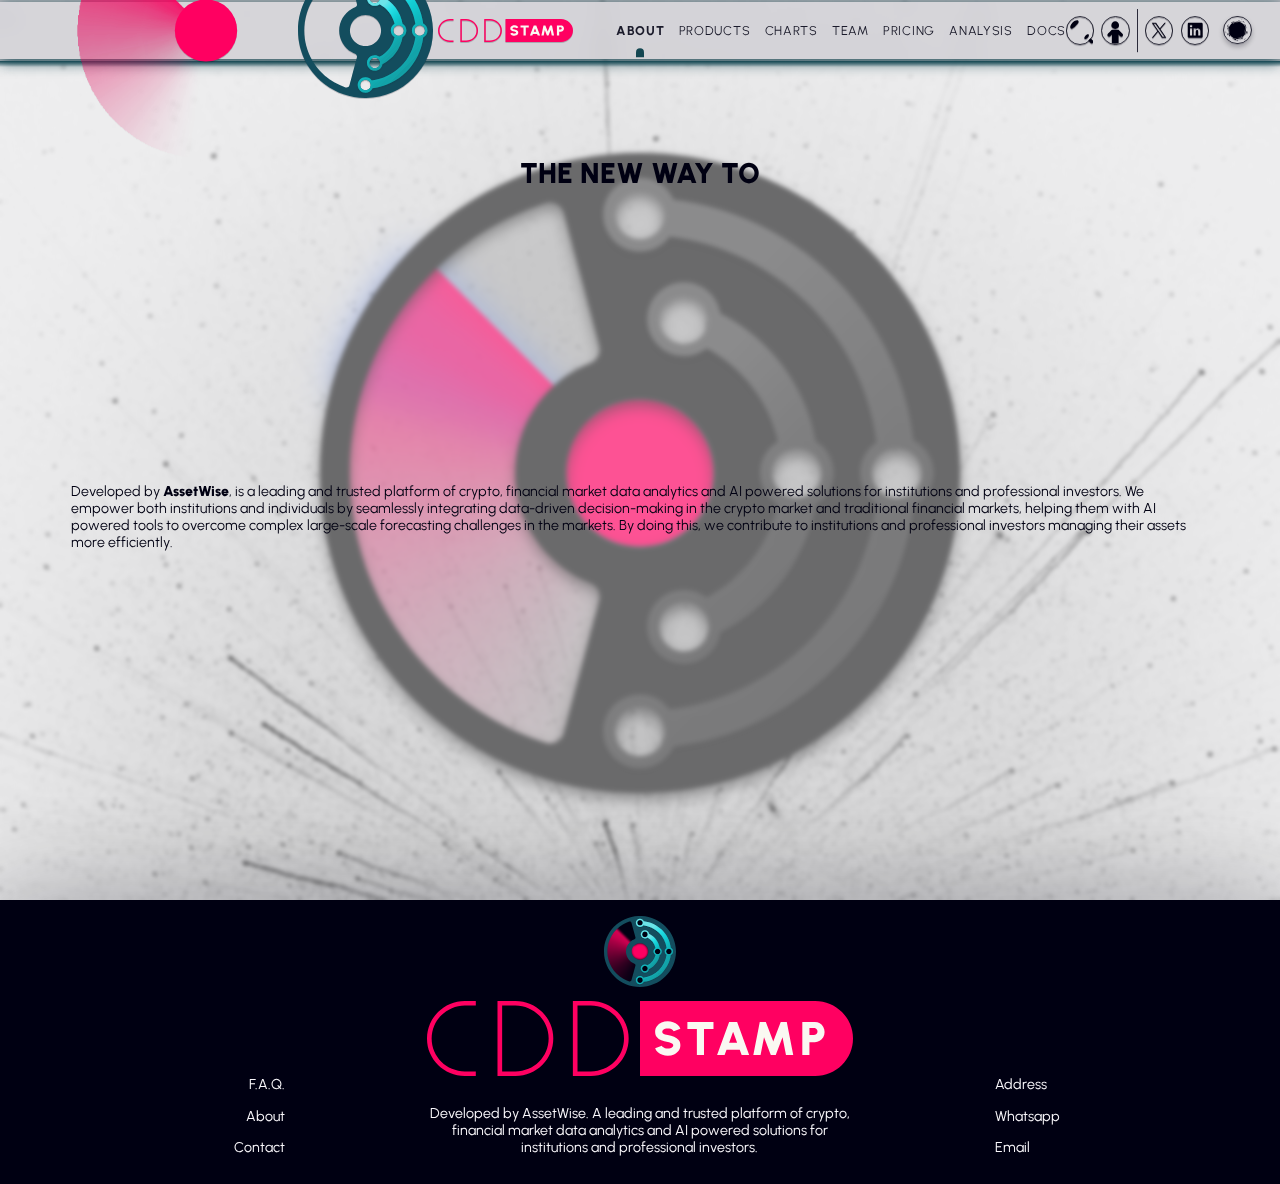
==== about.html @ f19163ab "Works on Home Page, Initialize About Page" ====
<!DOCTYPE html>
<html lang="en">
  <head>
    <meta charset="UTF-8" />
    <meta name="viewport" content="width=device-width, initial-scale=1.0" />
    <title>Document</title>
    <link rel="preconnect" href="https://fonts.googleapis.com" />
    <link rel="preconnect" href="https://fonts.gstatic.com" crossorigin />
    <link
      href="https://fonts.googleapis.com/css2?family=Urbanist:ital,wght@0,100..900;1,100..900&display=swap"
      rel="stylesheet"
    />

    <!-- ali - style links -->
    <link rel="stylesheet" href="./cdd-css/cdd-general.css" />
    <link rel="stylesheet" href="./cdd-css/cdd-mats.css" />
    <link rel="stylesheet" href="./cdd-css/cdd-animations.css" />

    <script defer src="./cdd-js/cdd-style-general.js"></script>
    <script defer src="./cdd-js/cdd-style-mats.js"></script>

    <!-- COMPONENT SCRIPTS  -->
    <script
      defer
      src="./cdd-components/cdd-sprites.js"
      type="text/javascript"
    ></script>
    <script
      defer
      src="./cdd-components/cdd-header.js"
      type="text/javascript"
    ></script>
    <script
      defer
      src="./cdd-components/cdd-footer.js"
      type="text/javascript"
    ></script>
  </head>
  <body class="page page-about">
    <header-component></header-component>

    <!-- MAIN - ABOUT PAGE  -->
    <main class="main main-about">
      <section class="cdd-fixed-full">
        <div class="overlay"></div>
        <img class="slow-scroll img-invertable" src="./cdd-media/webP/casey-horner-RmoWqDCqN2E-unsplash.webp" alt="" />
        <div class="cdd-logo-bigback">
          <img
            class="cdd-logo-radarrotate"
            src="./cdd-media/svg/logo/cdd-logo-radarrotate.svg"
            alt="Logo: CDD Stamp"
          />
          <img
            class="cdd-logo-case"
            src="./cdd-media/svg/logo/cdd-logo-case-onlite.svg"
            alt="Logo: CDD Stamp"
          />
          <img
          class="cdd-logo-backdrop"
          src="./cdd-media/svg/logo/cdd-logo-backdrop.svg"
          alt="Logo: CDD Stamp"
        />
        </div>
        <div class="about-headings">
          <div class="cdd-scrolling-headings">
            <h3 class="fixed-h3">The New Way To</h3>
            <div class="rolling-headings">
              <h3 class="iter-1">On Chain</h3>
              <h3 class="iter-2">AI</h3>
              <h3 class="iter-3">Chain Sight</h3>
            </div>
        </div>
      </section>
      <section class="about-content cdd-container-fw">
        <p>Developed by <a href="https://www.assetwise.ai" target="_blank"><strong>AssetWise</strong></a>, is a leading and trusted platform of crypto, financial market data analytics and AI powered solutions for institutions and professional investors. We empower both institutions and individuals by seamlessly integrating data-driven decision-making in the crypto market and traditional financial markets, helping them with AI powered tools to overcome complex large-scale forecasting challenges in the markets. By doing this, we contribute to institutions and professional investors managing their assets more efficiently.</p>
      </section>



    </main>

    <footer-component></footer-component>
  </body>
</html>
---- cdd-css/cdd-general.css ----
* {
  overscroll-behavior: none;
  /* VAR(S) */
  /* fonts */

  --font-content: "Urbanist", sans-serif;
  --font-button: "Urbanist", sans-serif;
  font-family: "Urbanist", sans-serif;
  font-weight: 400;
  text-decoration: none;
  box-sizing: border-box;
  line-height: normal;

  /* min-width: fit-content; */
  min-height: fit-content;

  font-size: 1.11vw;

  transform-origin: center;

  /* COLOURS - RE-CREATE */

  /* shadows */

  /* COLOURS */

  /* colors light*/

  --background-grey: rgba(244, 244, 244, 1);

  --green: 0, 210, 84;

  --dark: rgba(0, 0, 0, 0.06);
  --darker: rgba(0, 0, 0, 0.11);
  --darkest: rgba(0, 0, 0, 0.88);

  /* bw colors */
  --col-black: 0, 0, 0;
  --col-white: 255, 255, 255;

  /* cdd colours */
  --cdd-col-black: 0, 0, 18;
  --cdd-col-moss: 20, 71, 82;
  --cdd-col-red: 235, 0, 89;
  --cdd-col-cyan: 50, 201, 207;
  --cdd-col-white: 250, 248, 252;

  /* accent colours */
  /* --cdd-col-acc-m: var(--cdd-col-red); */
  --cdd-col-link: var(--cdd-col-ink);
  --cdd-col-link-ho: var(--cdd-col-acc-m);

  /* night mode colours */
  /* defined by related js file (cdd-js > cdd-style-scripts.js) */

  /* day mode colours */
  /* defined by related js file (cdd-js > cdd-style-scripts.js) */

  /* END - COLOURS */

  /* sizings */
  --pad-bar: 0.8rem 5rem 0.5rem 5rem;
  --pad-desktop: 2rem 5rem;

  /* transitions */
  --trans-btn: ease-in 200ms;
  --trans-back: ease-in 800ms;

  /* borders  */
  --border: 0.08rem solid rgba(var(--cdd-col-text), 0.77);
  --border-hov: 0.08rem solid rgba(var(--cdd-col-text), 1);

  --border-acc-m: 0.08rem solid rgba(var(--cdd-col-acc-m), 0.77);
  --border-acc-m-hov: 0.08rem solid rgba(var(--cdd-col-acc-m), 1);
  --panel-back: rgba(var(--shade), 0.33);
  --panel-back-hov: rgba(var(--shade), 0.77);

  /* radiusses */
  --rad-img: 25%;

  /* effects */
  --sha-icon: 0 0.1rem 0.05rem rgba(var(--cdd-col-text), 0.2);
  --sha-button: 0 0.2rem 0.4rem rgba(var(--cdd-col-text), 0.22);
  --sha-container: 0 0rem 6rem 1rem rgba(var(--cdd-col-text), 0.22);

  color: rgba(var(--cdd-col-text), 1);

  /* transitions  */
  --trans-fill: fill 400ms ease;
  --trans-rot: rotate 400ms ease;
}

::marker {
  display: none;
}

/* root mobile  */
@media (orientation: portrait) {
  * {
    font-size: 2vw;
  }
}

/* CDD GENERAL */

body {
  font-family: var(--font-content);
  background: rgba(var(--cdd-col-back), 1);
  color: rgba(var(--color), 1);
  margin: 0rem;
  width: 100%;
  max-width: 100%;
  overflow-x: hidden;
  min-height: 100vh;
  height: 100%;
  display: grid;
  justify-content: unset;
  justify-items: unset;
  align-content: start;
  align-items: unset;
  padding: 0rem;
  object-fit: contain;
  line-height: 1.62rem;

  -webkit-font-smoothing: antialiased;
  -moz-osx-font-smoothing: grayscale;
  text-rendering: optimizeLegibility;

  transition: background-color ease-in-out 500ms, color ease-in-out 500ms;

  position: relative;
}

.main {
  width: 100%;
  height: 100%;
  min-height: 100vh;
  margin: 0;
  padding: 0;

  display: grid;
  align-content: start;
  align-items: start;
}

/* CDD - GENERAL / OVERALL */
img {
  width: 100%;
  height: 100%;
  object-fit: contain;
}

a {
  color: rgba(var(--cdd-col-text), 1);
}

a:hover {
  color: rgba(var(--cdd-col-ink), 1);
}

button {
  border: var(--border-acc-m);
  color: rgba(var(--cdd-col-text), 1);
  white-space: nowrap;
  padding: 1rem 2rem;
  border-radius: 1rem;
  background: rgba(var(--cdd-col-acc-m), 0.44);
  box-shadow: var(--sha-button);
}

button a {
  font-weight: 900;
}

a,
button {
  cursor: pointer;
}

li {
  list-style: none;
}

p,
ul,
li {
  margin: 0;
  padding: 0;
}

strong {
  font-size: inherit;
  font-weight: 900;
}

/* headings */
h1,
h2,
h3,
h4,
h5,
h6 {
  font-weight: 700;
  margin: 0;
  padding: 0;
}

h2 {
  font-size: 2.4rem;
}
h3 {
  font-size: 2rem;
  padding: 1rem 0;
}
/* END - CDD - GENERAL / OVERALL */

/* CDD - HEADER */
header {
  position: fixed;
  height: 4rem;
  width: 100%;
  display: grid;
  grid-template-columns: auto 1fr auto auto;
  align-content: center;
  align-items: center;
  justify-items: unset;
  /* gap: 1rem; */
  margin: 0;
  padding: var(--pad-bar);
  background: rgba(var(--cdd-col-text), 0.22);
  /* backdrop-filter: blur(10px); */

  list-style: none;
  /* box-shadow: 0 0.1rem 0.4rem rgba(var(--cdd-col-back), 1); */
  z-index: 100;
  overflow: visible;
}

header:before {
  content: "";
  position: absolute;
  bottom: -0.4rem;
  width: 100%;
  height: 0.4rem;
  background: linear-gradient(
    180deg,
    rgba(var(--cdd-col-acc-m), 1) 0%,
    rgba(var(--cdd-col-acc-m), 0) 100%
  );
  /* opacity: 0.6; */
}

header:after {
  pointer-events: none;
  z-index: -1;
  content: "";
  position: absolute;
  /* top: -0.5rem; */
  height: 4rem;
  width: 100%;
  background-color: rgba(var(--cdd-col-back), 0.44);
  -webkit-backdrop-filter: blur(10px);
  backdrop-filter: blur(10px);
  box-shadow: 0 0.2rem 1rem rgba(var(--cdd-col-acc-m), 1);
  /* mask-image: -webkit-gradient(
    linear,
    left bottom,
    left top,
    from(rgba(0, 0, 0, 0)),
    to(rgba(0, 0, 0, 1))
  );
  -webkit-mask-image: -webkit-gradient(
    linear,
    left bottom,
    left top,
    from(rgba(0, 0, 0, 0)),
    to(rgba(0, 0, 0, 1))
  ); */
}

.cdd-logo,
.cdd-nav-social,
.cdd-nav-2nd {
  display: grid;
  grid-auto-flow: column;
  align-items: center;
  height: 100%;
  filter: drop-shadow(var(--sha-icon));

  position: relative;
}

.cdd-logo {
  height: 3rem;
}

.radar-rotate,
.logo-day,
.logo-nite {
  display: grid;
  grid-auto-flow: column;
  align-items: center;
  height: 100%;
  margin: 0;
  padding: 0;
  justify-items: start;
  gap: 0.4rem;

  position: relative;
}

.cdd-logo-radarrotate {
  /* position: absolute; */
  /* left: -4.171rem; */
  z-index: -1;
  animation: rotate360 infinite 3600ms linear;
}

.logo-day {
  left: -3rem;
}
.logo-nite {
  opacity: 0;
  position: absolute;
}

.nitetime .logo-day {
  opacity: 0;
}

.nitetime .logo-nite {
  opacity: 1;
}

/* .cdd-logo {
  justify-content: start;
  justify-items: start;
  gap: 0.4rem;
} */

/* .cdd-logo,
.cdd-logotype,
.cdd-social,
.cdd-search {
  width: auto;
  object-fit: contain;
} */

/* - MAIN NAV */
.cdd-nav-main li {
  margin: 0;
  padding: 0;
  font-weight: 600;
}

.cdd-nav-main li a {
  display: grid;
  text-transform: uppercase;
  text-align: center;
  letter-spacing: 0.05rem;
  font-size: 0.9rem;
  height: 100%;
  color: rgba(var(--cdd-col-text), 0.88);
  place-content: center;
  place-items: center;
}
.cdd-nav-main li a:hover {
  color: rgba(var(--cdd-col-ink), 1);
  /* color: red; */
}

.active {
  position: relative;
  font-weight: 800;
}

.active:after {
  display: grid;
  position: fixed;
  content: "";
  height: 0.6rem;
  width: 0.6rem;
  background: rgba(var(--cdd-col-acc-m), 1);
  z-index: 1;
  border-radius: 0.5rem 0.5rem 0 0;
  translate: 0 1.57rem;
}

/* END - MAIN NAV */

.cdd-nav-social,
.cdd-nav-2nd {
  gap: 0.5rem;
  padding: 0 0.5rem;
}

.cdd-nav-2nd {
  padding: 0 0.5rem 0 0;
  border-right: var(--border);
}
.cdd-nav-social {
  padding: 0 0 0 0.5rem;
}

.cdd-nav-2nd {
  border-right: var(-red);
}
.cdd-logotype {
  height: 1.4rem;
}

nav {
  justify-self: center;
  display: flex;
  gap: 1rem;
  text-align: center;
  color: rgba(var(--cdd-col-back), 1);
  align-items: center;
}

/* GRAPH PAGE */

.main-graph {
  position: fixed;
  margin: 4rem 0 0 0;
}

.graph-topbar {
  display: grid;
  justify-content: start;
  align-content: center;
  align-items: center;

  width: 100%;
  height: 4rem;
  /* position: fixed; */
  padding: var(--pad-bar);
  /* background: rgba(var(--cdd-col-text), 1); */
  border-bottom: var(--border-acc-m);
  grid-auto-flow: column;
}

.cdd-coin-info-bar,
.cdd-coin-info-bar ul {
  display: flex;
  height: 100%;
  width: 100%;
  padding: 0;
  margin: 0;
  align-items: center;
}

/* Graphics - Main Graphic  */
.graph-columns {
  display: grid;
  grid-template-columns: 18rem 1fr;
  height: 100%;
  overflow: hidden;
}

.graph-nav,
.graph-body {
  /* grid-row: 2; */
  height: 100%;
}

.graph-nav {
  border-right: var(--border-acc-m);
}

.graph-body {
}

/* Graphic - Chartlists */
.cdd-lists {
  display: grid;
  align-content: start;
  /* justify-content: end; */
  padding: 2rem 1rem 2rem 1rem;
}

.cdd-chartlist-main,
.cdd-chartlist-sublist {
  display: grid;
  gap: 1rem;
}

.cdd-lists-content {
  display: grid;
  align-content: start;
}

.cdd-chartlist-main li > span {
  width: 100%;
  display: grid;
  align-content: center;
  margin: 0;
  padding: 0;
  height: 2rem;
  grid-template-columns: auto 1fr;
  align-items: center;
}

.cdd-chartlist-main li > li span:hover {
  font-weight: 900;
}

.svg-arrow-chart {
  height: 100%;
  width: 100%;
}

.cdd-chartlist-sublist {
  font-weight: 700;
}
.cdd-chartlist-sublist li {
  padding: 0 0 0 4rem;
}

/* Graph Container */
.graph-body {
  width: 100%;
  height: 100%;
  padding: 2rem;
  display: grid;
  align-content: start;
  overflow-y: scroll;
}

.graph-heading {
  width: fit-content;
}

.graph-container {
  display: grid;
  width: 100%;
  height: 100%;
  border: var(--border-acc-m);
  border-radius: 1rem;
  background-color: rgba(var(--cdd-col-acc-m), 0.11);
  min-height: 40vh;
  max-height: 60vh;
}

/* END - GRAPH PAGE */

/* CDD - COMPONENTS */

.sprites {
  right: 2rem;
  position: fixed;
  top: 1.12rem;
  z-index: 101;
}

/* CDD - FOOTER */

.cdd-footer {
  display: grid;
  gap: 10rem;
  align-content: center;
  align-items: end;
  grid-template-columns: 1fr 30rem 1fr;
  background: rgba(var(--cdd-col-black), 1);
  height: 20rem;
  padding: var(--pad-desktop);
  box-shadow: var(--sha-container);
  overflow: hidden;
}

.footer-menu {
  justify-self: end;
  text-align: right;
}

.footer-menu ul,
.footer-contact ul {
  gap: 1rem;
  display: grid;
}

.cdd-footer * {
  color: rgba(var(--cdd-col-white), 1);
}

/* footer logo  */
.cdd-footer-logo {
  display: grid;
  gap: 1rem;
  justify-items: center;
}

.footer-logo {
  justify-content: center;
  justify-items: center;
  display: grid;
  z-index: 1;
  grid-template-rows: 1fr 0px;
}
.cdd-imprint {
  display: grid;
}

.footer-logo img {
  width: 5rem;
  height: auto;
}

.footer-logo .cdd-logo-case {
  translate: 0 -100%;
}

.footer-logo .cdd-logo-radarrotate {
  animation: rotate360 infinite 16000ms linear;
  z-index: 0;
  filter: blur(1px);
}
.footer-logotype {
  display: grid;
  gap: 2rem;
  text-align: center;
}

/* PAGES - HOME  */
.cdd-hero {
  width: 100%;
  height: 48rem;
  top: 0rem;
  position: relative;
}

.cdd-hero img {
  object-fit: cover;
  opacity: 0.66;
  filter: grayscale(0.9);
  z-index: -1;
}

.hero-content {
  width: 40rem;
  display: grid;
  gap: 0.5rem;
  position: relative;
  bottom: 60%;
  left: 5rem;
  filter: drop-shadow(0 0 3rem rgba(var(--cdd-col-back), 0.44));
}
.cdd-hero button {
  position: absolute;
  top: 24rem;
  right: 24rem;
}

/* Home - Data Solutions  */
.cdd-datasolutions {
  display: grid;
  gap: 2rem;
  grid-template-columns: 1fr 38rem;
  padding: 0;
}
.cdd-datasolutions img {
  width: 100%;
  height: 100%;
  object-fit: cover;
  justify-self: end;
  right: 0;
}

.cdd-datasolutions .section-content {
  display: grid;
  gap: 0.5rem;
  position: relative;
  filter: drop-shadow(0 0 3rem rgba(var(--cdd-col-back), 0.44));
  align-items: center;
  align-content: center;
  text-align: right;
  height: 32rem;
  padding: 2rem 2rem 2rem 5rem;
}

/* PAGES - ABOUT */
.about-headings {
  position: relative;
  top: 8rem;
}
---- cdd-css/cdd-mats.css ----
/* CDD - STYLES OF SITE MATERIALS  */

/* COIN DROPDOWN & INFO BAR */
.cdd-dropdown,
.cdd-coin-info-bar {
  position: relative; /* Needed for positioning the options list */
  display: flex;
  align-content: center;
  width: 100%;
  height: 2.6rem;
  z-index: 1;
  position: relative;
}

.cdd-dropdown-button {
  display: flex;
  gap: 1rem;
  justify-content: start;
  align-content: center;
  align-items: center;
  height: 100%;
  min-height: 100%;
  overflow: hidden;
  width: 18rem;
  min-width: fit-content;
  padding: 0.5rem 1rem;

  cursor: pointer;
  text-align: left;
  z-index: 1;
  position: relative;
  background: rgba(var(--cdd-col-back), 1);
}

.cdd-dropdown-button:hover {
  border: var(--border-acc-m-hov);
}

.cdd-dropdown-button,
.cdd-coin-info-bar {
  border: var(--border-acc-m);
  border-radius: 1.3rem;
  color: rgba(var(--cdd-col-text), 1);
  padding: 0.5rem 1rem;
}

.cdd-coin-info-bar {
  background-color: rgba(var(--cdd-col-acc-m), 0.22);
  padding: 0.5rem 1rem 0.5rem 18rem;
  translate: -18rem 0;
  z-index: -1;
  width: calc(100% + 19rem);
}

.cdd-coin-info-bar ul {
  gap: 1rem;
}

.cdd-coin-info-bar ul li {
  display: grid;
  gap: 0.2rem;
  border-left: var(--border-acc-m-hov);
  padding: 0 2rem 0 0.5rem;
}

.cdd-coin-info-bar p {
}

.bar-heading {
  font-weight: 800;
  font-size: 0.6rem;
}

.bar-value {
  font-size: 0.8rem;
}

/* Style the dropdown options list (initially hidden) */
.cdd-dropdown-options {
  width: 100%;
  position: absolute;
  top: calc(-100% + 2.6rem);
  z-index: -1;
  left: 0;
  border: var(--border-acc-m);
  border-radius: 1.3rem;
  box-shadow: inset 0 0rem 1rem rgba(var(--cdd-col-back), 1);
  padding: 3.2rem 1rem 0.5rem 1rem;

  overflow-x: hidden;
  overflow-y: scroll;
  height: 20.8rem; /* 2.6 * 4 */
  background: rgba(var(--cdd-col-back), 1);

  /* display: none; */
  visibility: hidden;
  opacity: 0;

  transition: opacity 800ms ease;

  display: grid;
  gap: 0.5rem;
}

/* Style the dropdown options (anchor tags) */
.cdd-dropdown-options a {
  display: flex;
  align-items: center;
  gap: 1rem;
  border-bottom: 0.02rem solid rgba(var(--cdd-col-acc-m), 0.44);
  padding: 0.4rem 0;
  z-index: -1;
}

/* TAB BUTTONS */

.cdd-tabbed-bar {
  display: grid;
  height: 3rem;
  width: 100%;
  grid-template-columns: 1fr 3rem;
  justify-content: stretch;
}

.cdd-tab-button {
  height: 100%;
  border-radius: unset;
  background: transparent;
  display: grid;
  place-content: center;
  padding: 0;
  box-shadow: unset;
}

.show-block {
  visibility: visible;
  opacity: 1;
}

.tab-content {
  height: 100%;
  display: grid;
  justify-content: center;
  width: 100%;
  gap: 1rem;
  padding: 4rem;
}

/* ICONS - GENERAL */

.cdd-icon {
  display: grid;
  width: fit-content;
  filter: drop-shadow(var(--sha-icon));
  background: transparent;

  position: relative;

  border-radius: 100%;
  border: var(--border);

  height: 2rem;
  width: 2rem;
  margin: 0;
  padding: 0;
  place-self: center;
  place-content: center;
  place-items: center;
  overflow: visible;
  scale: 1;
  transition: scale 300ms ease;
}

/* icon effect */
.cdd-icon:hover:after {
  position: absolute;
  translate: 0%;
  content: "";
  background: url(../cdd-media/svg/iconeffect-radar-rotate.svg);
  height: 100%;
  width: 100%;
  z-index: -1;

  animation: rotate360 infinite 1200ms linear;
}

.no-border:hover:after,
.no-border {
  border: none;
  background: none;
}

.cdd-icon:hover {
  scale: 1.1;
  transition: scale 300ms ease;
}

/* ICONS  - SVG STYLINGS */

svg {
  height: 100%;
  width: 100%;
  fill: transparent;
}

#cdd-icon-user {
  height: 100%;
  width: 100%;
}

.svg-path-solid {
  fill: rgba(var(--cdd-col-text), 1);
  height: 100%;
  width: 100%;
}

#svg-arrow {
  cursor: pointer;
}

.svg-arrow {
  fill: rgba(var(--cdd-col-acc-m), 0.88);
  rotate: 180deg;
  transition: var(--trans-fill);
}

#svg-arrow:hover .svg-arrow {
  fill: rgba(var(--cdd-col-acc-m), 1);
}

.svg-hidden-circle {
  fill: transparent;
}

/* list arrow */
.svg-arrow-list {
  rotate: 0deg;
  transition: var(--trans-rot);
}
#svg-arrow:active .svg-arrow-list {
  rotate: 90deg;
}

/* IMAGE INVERTATIONS  */
.lite-image {
  filter: invert(1);
}

/* SEPARATORS */
.cdd-sep-full {
  width: 100vw;
  height: 3rem;
  background: rgba(var(--cdd-col-acc-m), 1);
}

/* ROLLING HEADINGS  */
/* h3 used  */
.cdd-scrolling-headings {
  display: grid;
  justify-content: center;
  justify-items: center;
  align-content: start;
  overflow: hidden;
  height: 32rem;
  padding: 2rem 10rem;
  gap: 1rem;
}

.cdd-scrolling-headings h3 {
  text-transform: uppercase;
  font-weight: 100;
  text-align: center;
  width: 100%;
}

.cdd-scrolling-headings .fixed-h3 {
  font-weight: 900;
}

.rolling-headings {
  height: 8rem;
  width: 100%;
  display: grid;
  /* background: rgba(200, 0, 0, 0.2); */
  justify-content: center;
  justify-items: center;
  align-items: end;
  translate: 0 -3.3rem;
  z-index: -1;
  overflow: hidden;
}

.rolling-headings h3 {
  margin: 0;
  padding: 0;
  line-height: normal;
  opacity: 0;
  font-size: 6rem;
  position: absolute;
}

.iter-1 {
  animation: 18s heading-effect 0s linear infinite;
}
.iter-2 {
  animation: 18s heading-effect 6s linear infinite;
}
.iter-3 {
  animation: 18s heading-effect 12s linear infinite;
}

/* CDD - SITE IMAGES */
/* roadmap image - capsule shaped*/
.cdd-img-road {
  width: 24rem;
  height: 12rem;
  object-fit: cover;
  border: 0.1rem solid rgba(var(--cdd-col-acc-m), 1);
  border-radius: 6rem;
}

.img-capsule-left {
  border-radius: 0 6rem 6rem 0;
  border-width: 0.1rem 0.1rem 0.1rem 0;
}

.img-capsule-right {
  border-radius: 6rem 0 0 6rem;
  border-width: 0.1rem 0rem 0.1rem 0.1rem;
}

/* roadmap - general */
.milestone ul li {
  list-style: disc;
  padding: initial;
}

/* CONTAINERS  */
/* Container - Full Width */
.cdd-container-fw {
  width: 100%;
  height: fit-content;
  padding: var(--pad-desktop);
}

/* full with & height fixed  */
.cdd-fixed-full {
  width: 100%;
  height: 100%;
  margin: 0;
  padding: 0;
  position: relative;
  z-index: -1;
}

.cdd-fixed-full .slow-scroll {
  /* filter: brightness(0.5) contrast(1.2); */
  width: 100%;
  height: 100%;
  object-fit: cover;
  z-index: -3;
  position: fixed;
}

.cdd-logo-bigback {
  z-index: -2;
  display: inline-flex;
  position: fixed;
  left: 25vw;
  width: 50vw;
  translate: 0 17vh;
}

.cdd-logo-bigback .cdd-logo-case {
  translate: -100%;
  filter: saturate(0) drop-shadow(0 0.5rem 0.5rem rgba(var(--col-black), 0.55))
    brightness(0.4) contrast(0.9) blur(1px);
}

.cdd-logo-backdrop {
  translate: -200%;
  opacity: 1;
  backdrop-filter: brightness(2.5) contrast(7.5) saturate(0);
  z-index: -2;
  filter: blur(39px) saturate(0);
  border-radius: 50%;
  overflow: visible;
  filter: opacity(0.6) saturate(8) blur(19px) brightness(0.6) hue-rotate(415deg);
}

.cdd-logo-bigback .cdd-logo-radarrotate,
.cdd-logo-backdrop {
  animation: rotate360 infinite 32s linear;
}

.overlay {
  height: 100vh;
  width: 100vw;
  background: rgba(var(--cdd-col-back), 0.33);
  position: fixed;
  z-index: -1;
  backdrop-filter: blur(2px);
}
---- cdd-css/cdd-animations.css ----
/* KEYFRAMES  */

@keyframes rotate360 {
  0% {
    rotate: 0deg;
  }

  100% {
    rotate: 360deg;
  }
}

@keyframes heading-effect {
  0% {
    opacity: 0;
    color: rgba(var(--cdd-col-acc-m), 0);
  }

  10% {
    opacity: 1;
    color: rgba(var(--cdd-col-acc-m), 1);
  }

  20% {
    opacity: 1;
    color: rgba(var(--cdd-col-acc-m), 1);
    translate: 0 0%;
  }

  28% {
    translate: 0 -100%;
  }
  30% {
    opacity: 0;
    color: rgba(var(--cdd-col-acc-m), 0);
  }

  100% {
    opacity: 0;
    color: rgba(var(--cdd-col-acc-m), 0);
  }
}

@keyframes fading-gradient {
}
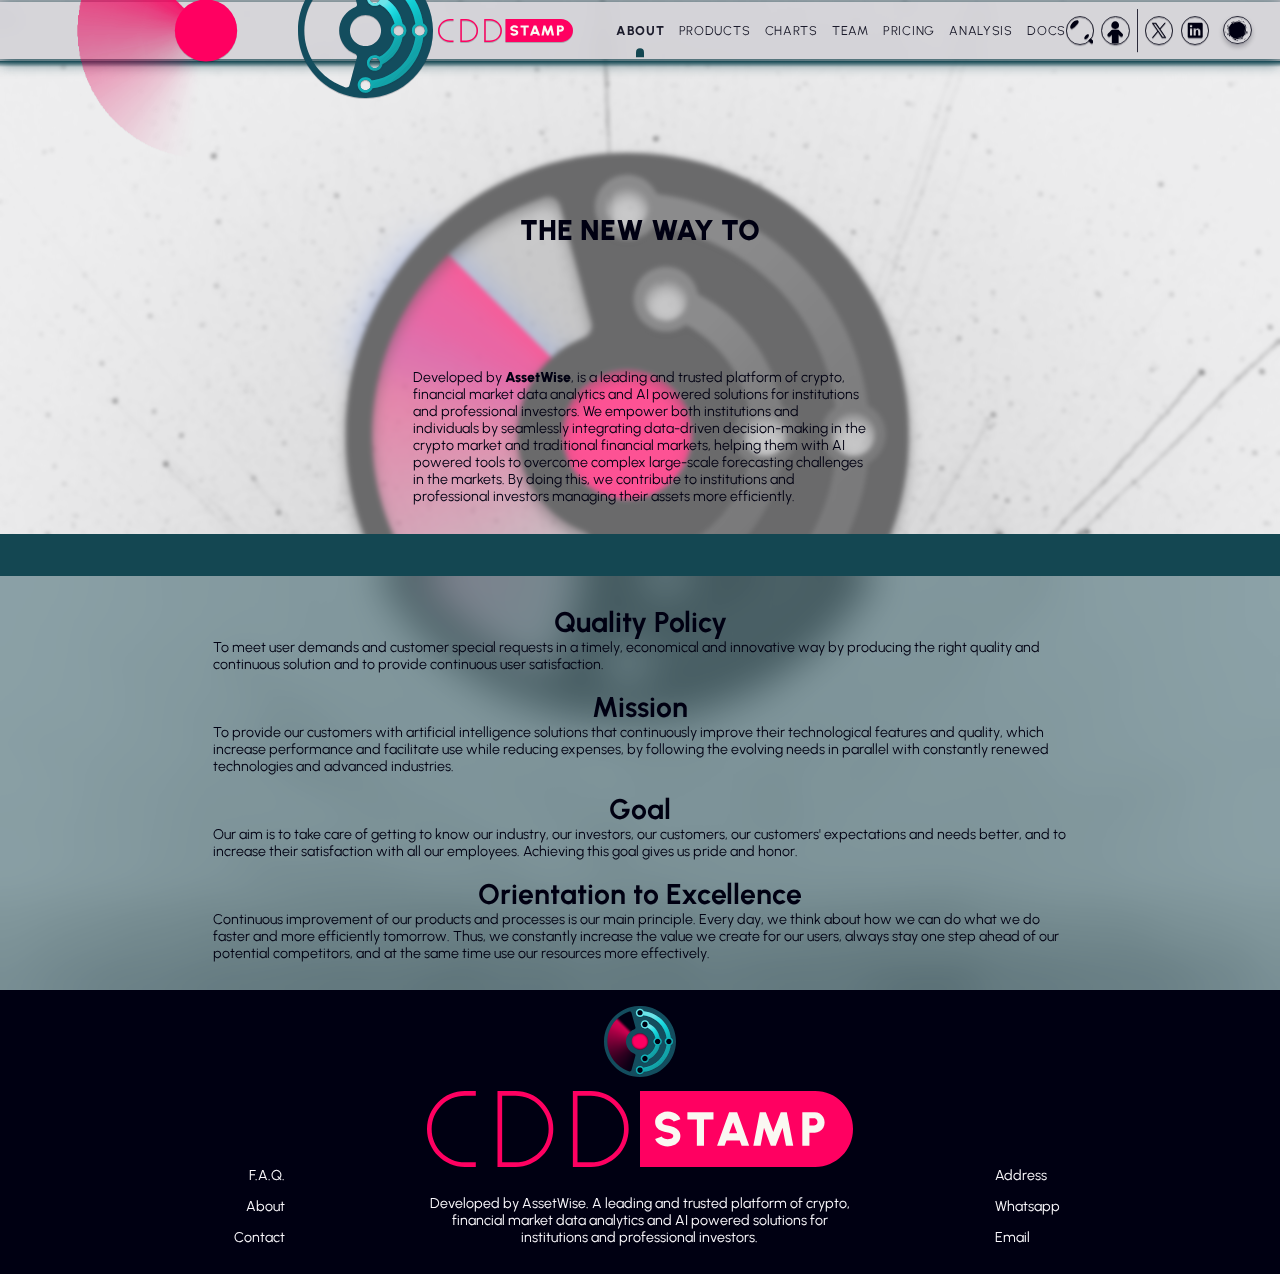
==== commit 334889b4: "Some Content Added to About Page" ====
--- a/about.html
+++ b/about.html
@@ -74,6 +74,22 @@
       <section class="about-content cdd-container-fw">
         <p>Developed by <a href="https://www.assetwise.ai" target="_blank"><strong>AssetWise</strong></a>, is a leading and trusted platform of crypto, financial market data analytics and AI powered solutions for institutions and professional investors. We empower both institutions and individuals by seamlessly integrating data-driven decision-making in the crypto market and traditional financial markets, helping them with AI powered tools to overcome complex large-scale forecasting challenges in the markets. By doing this, we contribute to institutions and professional investors managing their assets more efficiently.</p>
       </section>
+      
+      <div class="cdd-sep-full"></div>
+
+      <section class="about-details cdd-container-fw">
+        <h3>Quality Policy</h3>
+        <p>To meet user demands and customer special requests in a timely, economical and innovative way by producing the right quality and continuous solution and to provide continuous user satisfaction.</p>
+        <br>
+        <h3>Mission</h3>
+        <p>To provide our customers with artificial intelligence solutions that continuously improve their technological features and quality, which increase performance and facilitate use while reducing expenses, by following the evolving needs in parallel with constantly renewed technologies and advanced industries.</p>
+        <br>
+        <h3>Goal</h3>
+        <p>Our aim is to take care of getting to know our industry, our investors, our customers, our customers' expectations and needs better, and to increase their satisfaction with all our employees. Achieving this goal gives us pride and honor.</p>
+        <br>
+        <h3>Orientation to Excellence</h3>
+        <p>Continuous improvement of our products and processes is our main principle. Every day, we think about how we can do what we do faster and more efficiently tomorrow. Thus, we constantly increase the value we create for our users, always stay one step ahead of our potential competitors, and at the same time use our resources more effectively.</p>
+      </section>
 
 
 
--- a/cdd-css/cdd-general.css
+++ b/cdd-css/cdd-general.css
@@ -681,5 +681,27 @@
 /* PAGES - ABOUT */
 .about-headings {
   position: relative;
-  top: 8rem;
-}
+  top: 12rem;
+  margin-bottom: -8rem;
+}
+
+.about-content p {
+  width: 32rem;
+  justify-self: center;
+}
+
+.about-details {
+  display: grid;
+  justify-content: center;
+  background-color: rgba(var(--cdd-col-acc-m), 0.44);
+  backdrop-filter: blur(20px);
+  padding: 2rem 0;
+}
+
+.about-details h3 {
+  text-align: center;
+}
+
+.about-details * {
+  padding: 0 10rem;
+}
--- a/cdd-css/cdd-mats.css
+++ b/cdd-css/cdd-mats.css
@@ -257,8 +257,8 @@
 /* h3 used  */
 .cdd-scrolling-headings {
   display: grid;
-  justify-content: center;
-  justify-items: center;
+  /* justify-content: center; */
+  /* justify-items: center; */
   align-content: start;
   overflow: hidden;
   height: 32rem;
@@ -338,11 +338,14 @@
 /* CONTAINERS  */
 /* Container - Full Width */
 .cdd-container-fw {
+  display: grid;
   width: 100%;
   height: fit-content;
   padding: var(--pad-desktop);
 }
 
+.cdd-container-padded {
+}
 /* full with & height fixed  */
 .cdd-fixed-full {
   width: 100%;
@@ -366,8 +369,8 @@
   z-index: -2;
   display: inline-flex;
   position: fixed;
-  left: 25vw;
-  width: 50vw;
+  left: 27vw;
+  width: 44vw;
   translate: 0 17vh;
 }
 
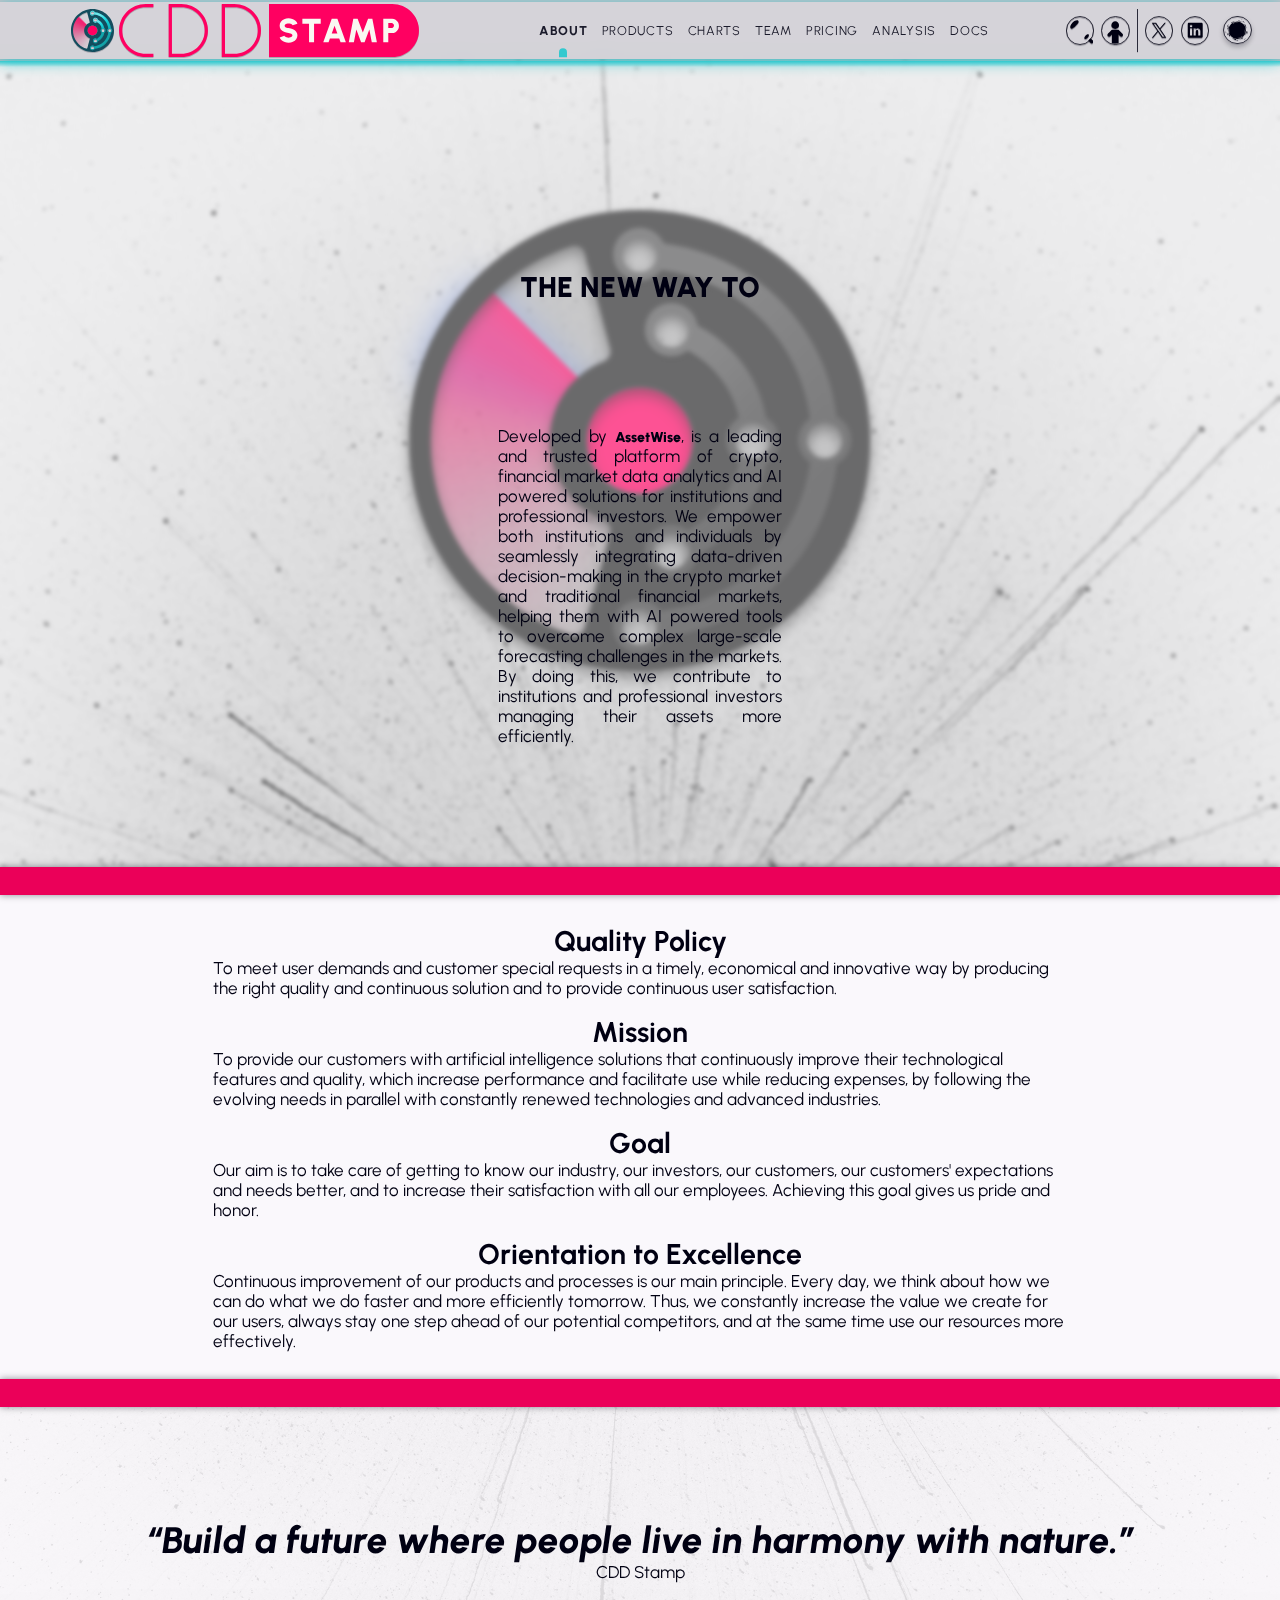
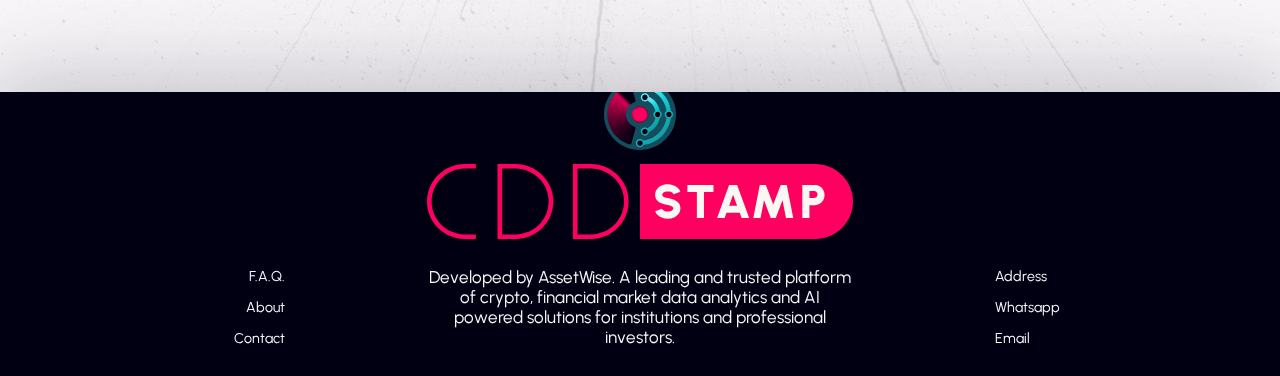
==== commit e91f38d8: "Initialize Product Page Work" ====
--- a/about.html
+++ b/about.html
@@ -43,7 +43,11 @@
     <main class="main main-about">
       <section class="cdd-fixed-full">
         <div class="overlay"></div>
-        <img class="slow-scroll img-invertable" src="./cdd-media/webP/casey-horner-RmoWqDCqN2E-unsplash.webp" alt="" />
+        <img
+          class="slow-scroll img-invertable"
+          src="./cdd-media/webP/casey-horner-RmoWqDCqN2E-unsplash.webp"
+          alt=""
+        />
         <div class="cdd-logo-bigback">
           <img
             class="cdd-logo-radarrotate"
@@ -56,10 +60,10 @@
             alt="Logo: CDD Stamp"
           />
           <img
-          class="cdd-logo-backdrop"
-          src="./cdd-media/svg/logo/cdd-logo-backdrop.svg"
-          alt="Logo: CDD Stamp"
-        />
+            class="cdd-logo-backdrop"
+            src="./cdd-media/svg/logo/cdd-logo-backdrop.svg"
+            alt="Logo: CDD Stamp"
+          />
         </div>
         <div class="about-headings">
           <div class="cdd-scrolling-headings">
@@ -69,30 +73,71 @@
               <h3 class="iter-2">AI</h3>
               <h3 class="iter-3">Chain Sight</h3>
             </div>
+          </div>
+        </div>
+
+        <div class="about-content cdd-container-fw">
+          <p>
+            Developed by
+            <a href="https://www.assetwise.ai" target="_blank"
+              ><strong>AssetWise</strong></a
+            >, is a leading and trusted platform of crypto, financial market
+            data analytics and AI powered solutions for institutions and
+            professional investors. We empower both institutions and individuals
+            by seamlessly integrating data-driven decision-making in the crypto
+            market and traditional financial markets, helping them with AI
+            powered tools to overcome complex large-scale forecasting challenges
+            in the markets. By doing this, we contribute to institutions and
+            professional investors managing their assets more efficiently.
+          </p>
         </div>
       </section>
-      <section class="about-content cdd-container-fw">
-        <p>Developed by <a href="https://www.assetwise.ai" target="_blank"><strong>AssetWise</strong></a>, is a leading and trusted platform of crypto, financial market data analytics and AI powered solutions for institutions and professional investors. We empower both institutions and individuals by seamlessly integrating data-driven decision-making in the crypto market and traditional financial markets, helping them with AI powered tools to overcome complex large-scale forecasting challenges in the markets. By doing this, we contribute to institutions and professional investors managing their assets more efficiently.</p>
-      </section>
-      
+
       <div class="cdd-sep-full"></div>
 
       <section class="about-details cdd-container-fw">
         <h3>Quality Policy</h3>
-        <p>To meet user demands and customer special requests in a timely, economical and innovative way by producing the right quality and continuous solution and to provide continuous user satisfaction.</p>
-        <br>
+        <p>
+          To meet user demands and customer special requests in a timely,
+          economical and innovative way by producing the right quality and
+          continuous solution and to provide continuous user satisfaction.
+        </p>
+        <br />
         <h3>Mission</h3>
-        <p>To provide our customers with artificial intelligence solutions that continuously improve their technological features and quality, which increase performance and facilitate use while reducing expenses, by following the evolving needs in parallel with constantly renewed technologies and advanced industries.</p>
-        <br>
+        <p>
+          To provide our customers with artificial intelligence solutions that
+          continuously improve their technological features and quality, which
+          increase performance and facilitate use while reducing expenses, by
+          following the evolving needs in parallel with constantly renewed
+          technologies and advanced industries.
+        </p>
+        <br />
         <h3>Goal</h3>
-        <p>Our aim is to take care of getting to know our industry, our investors, our customers, our customers' expectations and needs better, and to increase their satisfaction with all our employees. Achieving this goal gives us pride and honor.</p>
-        <br>
+        <p>
+          Our aim is to take care of getting to know our industry, our
+          investors, our customers, our customers' expectations and needs
+          better, and to increase their satisfaction with all our employees.
+          Achieving this goal gives us pride and honor.
+        </p>
+        <br />
         <h3>Orientation to Excellence</h3>
-        <p>Continuous improvement of our products and processes is our main principle. Every day, we think about how we can do what we do faster and more efficiently tomorrow. Thus, we constantly increase the value we create for our users, always stay one step ahead of our potential competitors, and at the same time use our resources more effectively.</p>
+        <p>
+          Continuous improvement of our products and processes is our main
+          principle. Every day, we think about how we can do what we do faster
+          and more efficiently tomorrow. Thus, we constantly increase the value
+          we create for our users, always stay one step ahead of our potential
+          competitors, and at the same time use our resources more effectively.
+        </p>
       </section>
 
+      <div class="cdd-sep-full"></div>
 
-
+      <section class="cdd-quote">
+        <p>
+          <q>Build a future where people live in harmony with nature.</q><br />
+          CDD Stamp
+        </p>
+      </section>
     </main>
 
     <footer-component></footer-component>
--- a/cdd-css/cdd-general.css
+++ b/cdd-css/cdd-general.css
@@ -136,11 +136,20 @@
   height: 100%;
   min-height: 100vh;
   margin: 0;
-  padding: 0;
+  padding: 4rem 0 0 0;
 
   display: grid;
   align-content: start;
   align-items: start;
+}
+
+.page-name {
+  margin: 0;
+  padding: var(--pad-bar);
+}
+
+.page-name h5 {
+  padding: 0;
 }
 
 /* CDD - GENERAL / OVERALL */
@@ -181,6 +190,9 @@
   list-style: none;
 }
 
+p {
+  font-size: 1.2rem;
+}
 p,
 ul,
 li {
@@ -212,6 +224,23 @@
   font-size: 2rem;
   padding: 1rem 0;
 }
+
+h4 {
+  font-size: 1.8rem;
+  padding: 1rem 0;
+
+  font-weight: 300;
+  text-transform: uppercase;
+}
+
+h5 {
+  font-size: 1.4rem;
+  padding: 1rem 0;
+
+  font-weight: 300;
+  text-transform: uppercase;
+}
+
 /* END - CDD - GENERAL / OVERALL */
 
 /* CDD - HEADER */
@@ -258,7 +287,7 @@
   /* top: -0.5rem; */
   height: 4rem;
   width: 100%;
-  background-color: rgba(var(--cdd-col-back), 0.44);
+  background-color: rgba(var(--cdd-col-back), 0.33);
   -webkit-backdrop-filter: blur(10px);
   backdrop-filter: blur(10px);
   box-shadow: 0 0.2rem 1rem rgba(var(--cdd-col-acc-m), 1);
@@ -309,6 +338,11 @@
   position: relative;
 }
 
+header .cdd-logo-case,
+header .radar-rotate {
+  width: 3rem;
+}
+
 .cdd-logo-radarrotate {
   /* position: absolute; */
   /* left: -4.171rem; */
@@ -422,7 +456,7 @@
 
 .main-graph {
   position: fixed;
-  margin: 4rem 0 0 0;
+  margin: 0;
 }
 
 .graph-topbar {
@@ -625,7 +659,7 @@
 .cdd-hero {
   width: 100%;
   height: 48rem;
-  top: 0rem;
+  top: -4rem;
   position: relative;
 }
 
@@ -679,6 +713,43 @@
 }
 
 /* PAGES - ABOUT */
+
+.cdd-logo-bigback {
+  z-index: -2;
+  display: inline-flex;
+  position: fixed;
+  left: 32vw;
+  width: 36vw;
+  translate: 0 17vh;
+}
+
+.cdd-logo-bigback img {
+  height: 36vw;
+  width: auto;
+}
+
+.cdd-logo-bigback .cdd-logo-case {
+  translate: -100%;
+  filter: saturate(0) drop-shadow(0 0.5rem 0.5rem rgba(var(--col-black), 0.55))
+    brightness(0.4) contrast(0.9) blur(1px);
+}
+
+.cdd-logo-backdrop {
+  translate: -200%;
+  opacity: 1;
+  backdrop-filter: brightness(2.5) contrast(7.5) saturate(0);
+  z-index: -2;
+  filter: blur(39px) saturate(0);
+  border-radius: 50%;
+  overflow: visible;
+  filter: opacity(0.6) saturate(8) blur(19px) brightness(0.6) hue-rotate(415deg);
+}
+
+.cdd-logo-bigback .cdd-logo-radarrotate,
+.cdd-logo-backdrop {
+  animation: rotate360 infinite 32s linear;
+}
+
 .about-headings {
   position: relative;
   top: 12rem;
@@ -686,15 +757,15 @@
 }
 
 .about-content p {
-  width: 32rem;
+  width: 20rem;
   justify-self: center;
+  text-align: justify;
 }
 
 .about-details {
   display: grid;
   justify-content: center;
-  background-color: rgba(var(--cdd-col-acc-m), 0.44);
-  backdrop-filter: blur(20px);
+  background-color: rgba(var(--cdd-col-back), 1);
   padding: 2rem 0;
 }
 
@@ -705,3 +776,8 @@
 .about-details * {
   padding: 0 10rem;
 }
+
+/* PAGES - PRODUCTS */
+.smoked {
+  background-color: rgba(var(--cdd-col-text), 0.33);
+}
--- a/cdd-css/cdd-mats.css
+++ b/cdd-css/cdd-mats.css
@@ -249,9 +249,22 @@
 /* SEPARATORS */
 .cdd-sep-full {
   width: 100vw;
-  height: 3rem;
-  background: rgba(var(--cdd-col-acc-m), 1);
-}
+  height: 2rem;
+  background: rgba(var(--cdd-col-red), 1);
+  position: relative;
+  z-index: 2;
+  box-shadow: 0 0rem 0.5rem rgba(var(--cdd-col-text), 0.44);
+}
+/* .cdd-sep-full:before {
+  content: "";
+  position: absolute;
+  background: black;
+  display: grid;
+  height: 100%;
+  width: 100%;
+  z-index: -1;
+  border-radius: 50%;
+} */
 
 /* ROLLING HEADINGS  */
 /* h3 used  */
@@ -350,6 +363,7 @@
 .cdd-fixed-full {
   width: 100%;
   height: 100%;
+  min-height: 90vh;
   margin: 0;
   padding: 0;
   position: relative;
@@ -363,37 +377,6 @@
   object-fit: cover;
   z-index: -3;
   position: fixed;
-}
-
-.cdd-logo-bigback {
-  z-index: -2;
-  display: inline-flex;
-  position: fixed;
-  left: 27vw;
-  width: 44vw;
-  translate: 0 17vh;
-}
-
-.cdd-logo-bigback .cdd-logo-case {
-  translate: -100%;
-  filter: saturate(0) drop-shadow(0 0.5rem 0.5rem rgba(var(--col-black), 0.55))
-    brightness(0.4) contrast(0.9) blur(1px);
-}
-
-.cdd-logo-backdrop {
-  translate: -200%;
-  opacity: 1;
-  backdrop-filter: brightness(2.5) contrast(7.5) saturate(0);
-  z-index: -2;
-  filter: blur(39px) saturate(0);
-  border-radius: 50%;
-  overflow: visible;
-  filter: opacity(0.6) saturate(8) blur(19px) brightness(0.6) hue-rotate(415deg);
-}
-
-.cdd-logo-bigback .cdd-logo-radarrotate,
-.cdd-logo-backdrop {
-  animation: rotate360 infinite 32s linear;
 }
 
 .overlay {
@@ -404,3 +387,23 @@
   z-index: -1;
   backdrop-filter: blur(2px);
 }
+
+/* QUOTES */
+
+q {
+  font-style: italic;
+  font-size: 2.6rem;
+  font-weight: 800;
+}
+
+.cdd-quote {
+  display: grid;
+  place-content: center;
+  background-color: rgba(var(--cdd-col-back), 0.88);
+  text-align: center;
+
+  height: 20rem;
+}
+
+.cdd-quote p "
+";
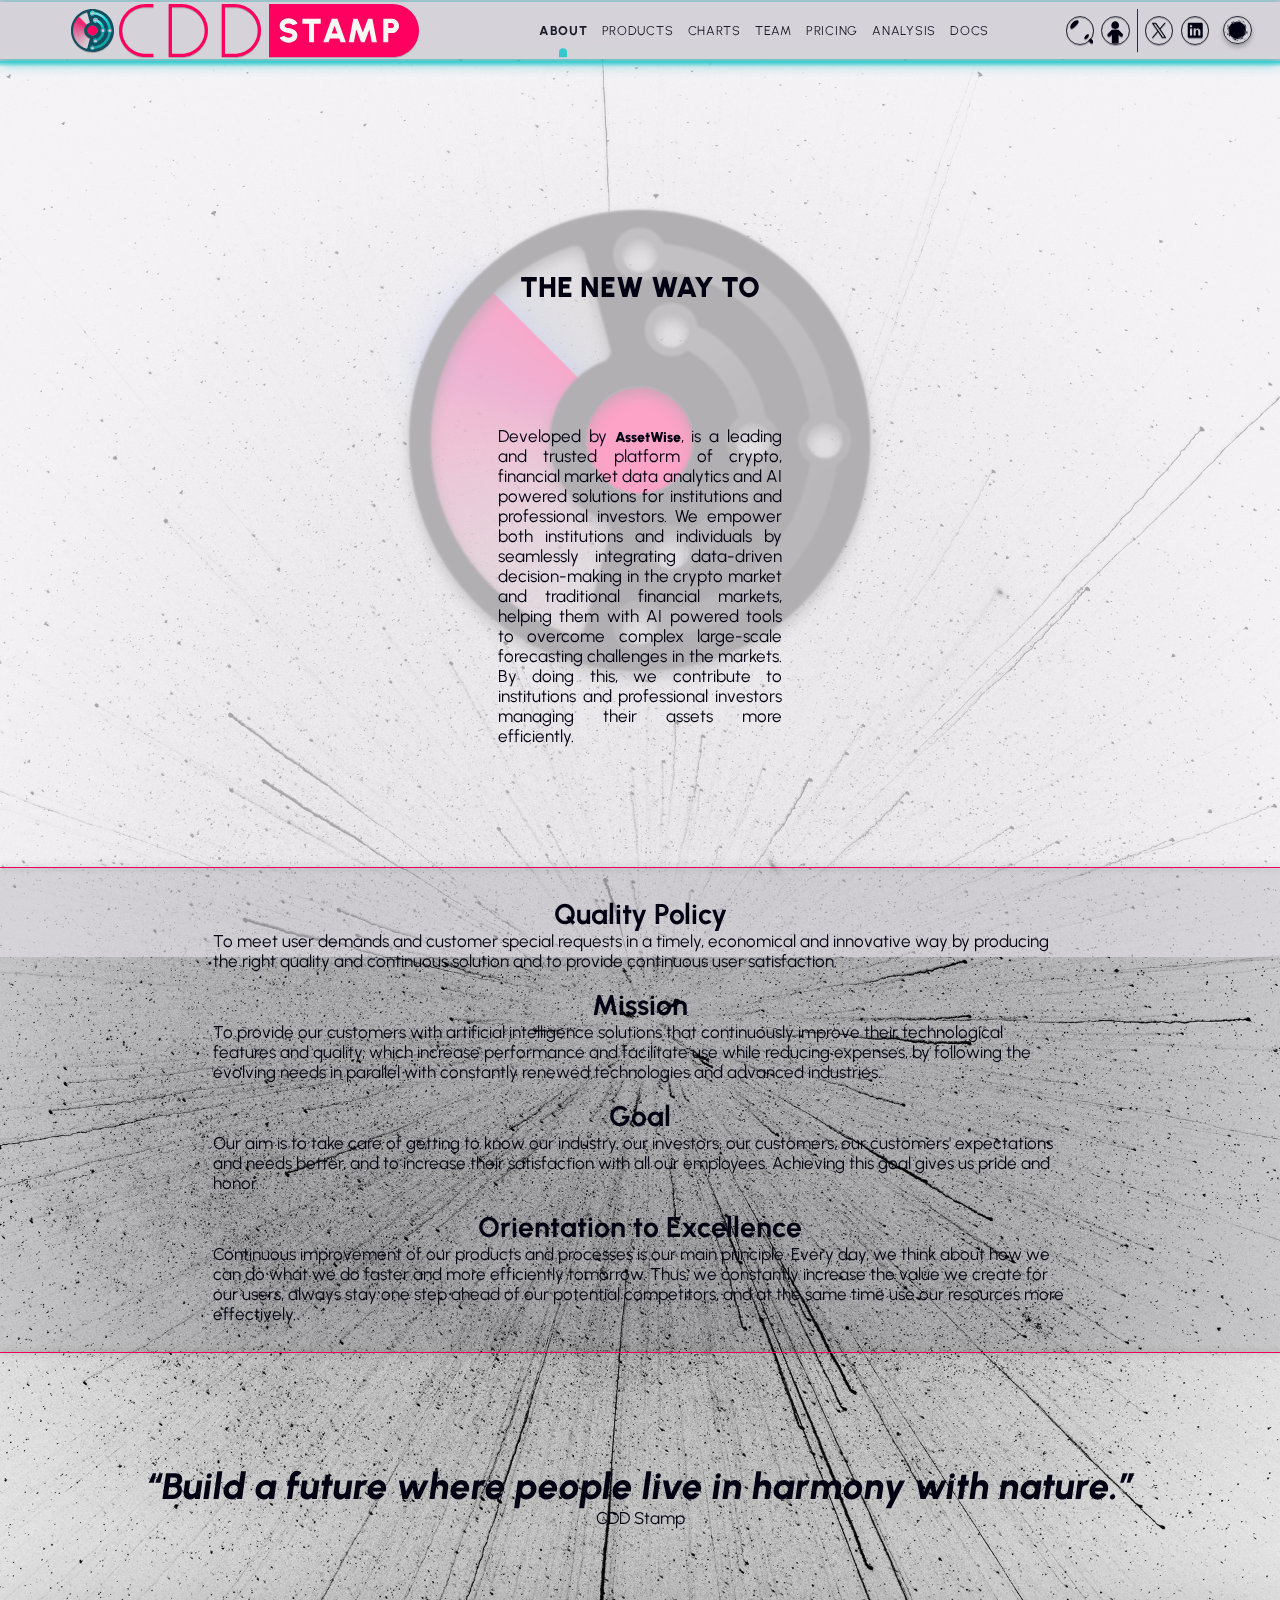
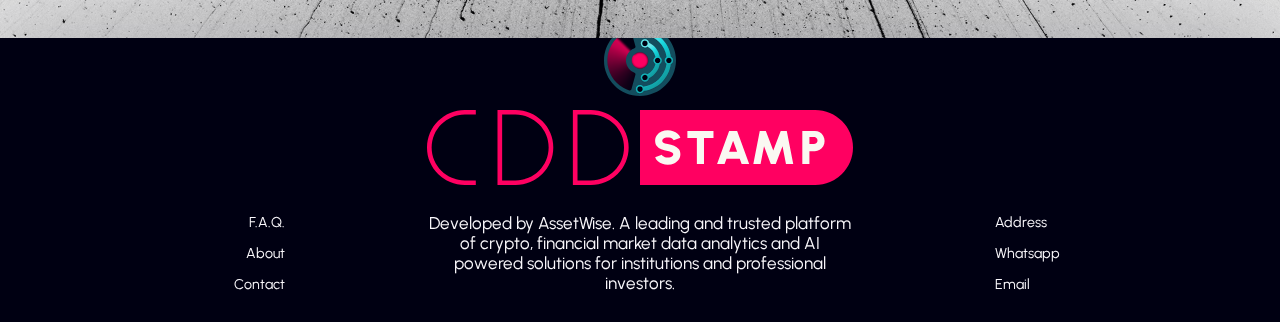
==== commit da0b603e: "Major - Home Pages Fixes and Other Additional Stuff" ====
--- a/about.html
+++ b/about.html
@@ -76,7 +76,7 @@
           </div>
         </div>
 
-        <div class="about-content cdd-container-fw">
+        <div class="about-content cdd-container-pd">
           <p>
             Developed by
             <a href="https://www.assetwise.ai" target="_blank"
@@ -95,7 +95,7 @@
 
       <div class="cdd-sep-full"></div>
 
-      <section class="about-details cdd-container-fw">
+      <section class="about-details cdd-container-pd smoked">
         <h3>Quality Policy</h3>
         <p>
           To meet user demands and customer special requests in a timely,
--- a/cdd-css/cdd-general.css
+++ b/cdd-css/cdd-general.css
@@ -81,6 +81,7 @@
   /* effects */
   --sha-icon: 0 0.1rem 0.05rem rgba(var(--cdd-col-text), 0.2);
   --sha-button: 0 0.2rem 0.4rem rgba(var(--cdd-col-text), 0.22);
+  --sha-box: 0 1rem 0.8rem 0rem rgba(var(--cdd-col-text), 0.22);
   --sha-container: 0 0rem 6rem 1rem rgba(var(--cdd-col-text), 0.22);
 
   color: rgba(var(--cdd-col-text), 1);
@@ -157,6 +158,18 @@
   width: 100%;
   height: 100%;
   object-fit: contain;
+}
+
+video {
+  width: 100%;
+  max-width: 100%;
+  height: auto;
+}
+
+figure {
+  width: auto;
+  height: fit-content;
+  overflow: hidden;
 }
 
 a {
@@ -660,6 +673,7 @@
   width: 100%;
   height: 48rem;
   top: -4rem;
+  margin-bottom: -4rem;
   position: relative;
 }
 
@@ -710,6 +724,112 @@
   text-align: right;
   height: 32rem;
   padding: 2rem 2rem 2rem 5rem;
+}
+
+/* Home - Road Map */
+body .cdd-roadmap {
+  position: relative;
+  display: grid;
+  row-gap: 10rem;
+  padding: 6rem 0;
+  overflow: hidden;
+}
+
+.roadmap-header {
+  /* position: relative; */
+  display: grid;
+  place-content: center;
+  place-items: center;
+  text-align: center;
+}
+.line-ver {
+  position: absolute;
+  width: 0.1rem;
+  height: 100%;
+  background-color: rgba(var(--cdd-col-acc-m), 1);
+  justify-self: center;
+  margin: 12rem 0;
+}
+
+.roadmap-header h2 {
+  text-transform: uppercase;
+  font-size: 3rem;
+  font-weight: 200;
+}
+
+.roadmap-header p {
+  font-weight: 900;
+  color: rgba(var(--cdd-col-acc-m), 1);
+}
+
+.cdd-roadmap .milestone {
+  display: grid;
+  align-items: center;
+  grid-template-columns: 1fr 1fr;
+  gap: 8rem;
+}
+
+/* bullets */
+.milestone ul li {
+  padding-inline-start: 2rem;
+  text-indent: -2rem;
+  line-height: 1rem;
+  margin-bottom: 1rem;
+}
+.milestone ul li:before {
+  content: "●";
+  font-weight: 600;
+  display: inline-block;
+  font-size: 2rem;
+  margin: 0;
+  height: 2rem;
+  width: 1.6rem;
+  vertical-align: text-top;
+  color: rgba(var(--cdd-col-acc-m), 1);
+  text-align: left;
+  text-indent: 0rem;
+}
+
+.milestone img {
+  width: 100%;
+  height: 32rem;
+  object-fit: cover;
+  border-color: rgba(var(--cdd-col-acc-m), 1);
+  border-style: solid;
+  box-shadow: var(--sha-box);
+}
+
+.img-capsule-left {
+  border-radius: 0 16rem 16rem 0;
+  border-width: 0.2rem 0.2rem 0.2rem 0;
+}
+
+.img-capsule-right {
+  border-radius: 16rem 0 0 16rem;
+  border-width: 0.2rem 0rem 0.2rem 0.2rem;
+}
+
+.milestone:nth-child(even) img {
+  order: 1;
+}
+
+.milestone:nth-child(even) div {
+  order: -1;
+  justify-self: end;
+  padding: 0 0 0 10rem;
+}
+
+.milestone div {
+  padding: 0 10rem 0 0;
+}
+
+.mile-content {
+  translate: 0 -2rem;
+}
+
+.mile-content h3 {
+  font-size: 3rem;
+  font-weight: 100;
 }
 
 /* PAGES - ABOUT */
@@ -765,7 +885,6 @@
 .about-details {
   display: grid;
   justify-content: center;
-  background-color: rgba(var(--cdd-col-back), 1);
   padding: 2rem 0;
 }
 
@@ -778,6 +897,23 @@
 }
 
 /* PAGES - PRODUCTS */
-.smoked {
-  background-color: rgba(var(--cdd-col-text), 0.33);
-}
+
+.cdd-products {
+  display: grid;
+  gap: 6rem;
+  padding: var(--pad-bar);
+  width: 100%;
+  height: auto;
+}
+
+.cdd-product {
+  width: 100%;
+  height: 100%;
+  overflow: hidden;
+  padding: 2rem 0;
+
+  display: grid;
+  gap: 2rem;
+
+  height: fit-content;
+}
--- a/cdd-css/cdd-mats.css
+++ b/cdd-css/cdd-mats.css
@@ -249,7 +249,7 @@
 /* SEPARATORS */
 .cdd-sep-full {
   width: 100vw;
-  height: 2rem;
+  height: 0.1rem;
   background: rgba(var(--cdd-col-red), 1);
   position: relative;
   z-index: 2;
@@ -322,42 +322,22 @@
   animation: 18s heading-effect 12s linear infinite;
 }
 
-/* CDD - SITE IMAGES */
-/* roadmap image - capsule shaped*/
-.cdd-img-road {
-  width: 24rem;
-  height: 12rem;
-  object-fit: cover;
-  border: 0.1rem solid rgba(var(--cdd-col-acc-m), 1);
-  border-radius: 6rem;
-}
-
-.img-capsule-left {
-  border-radius: 0 6rem 6rem 0;
-  border-width: 0.1rem 0.1rem 0.1rem 0;
-}
-
-.img-capsule-right {
-  border-radius: 6rem 0 0 6rem;
-  border-width: 0.1rem 0rem 0.1rem 0.1rem;
-}
-
-/* roadmap - general */
-.milestone ul li {
-  list-style: disc;
-  padding: initial;
-}
-
-/* CONTAINERS  */
+/* CONTAINERS & STUFF  */
 /* Container - Full Width */
-.cdd-container-fw {
+
+.smoked {
+  background-color: rgba(var(--cdd-col-text), 0.11);
+}
+
+.cdd-container-pd {
   display: grid;
   width: 100%;
   height: fit-content;
   padding: var(--pad-desktop);
 }
 
-.cdd-container-padded {
+.cdd-container-fw {
+  padding: 0;
 }
 /* full with & height fixed  */
 .cdd-fixed-full {
@@ -382,10 +362,10 @@
 .overlay {
   height: 100vh;
   width: 100vw;
-  background: rgba(var(--cdd-col-back), 0.33);
+  background: rgba(var(--cdd-col-back), 0.66);
   position: fixed;
   z-index: -1;
-  backdrop-filter: blur(2px);
+  /* backdrop-filter: blur(2px); */
 }
 
 /* QUOTES */
@@ -399,11 +379,7 @@
 .cdd-quote {
   display: grid;
   place-content: center;
-  background-color: rgba(var(--cdd-col-back), 0.88);
   text-align: center;
 
   height: 20rem;
 }
-
-.cdd-quote p "
-";
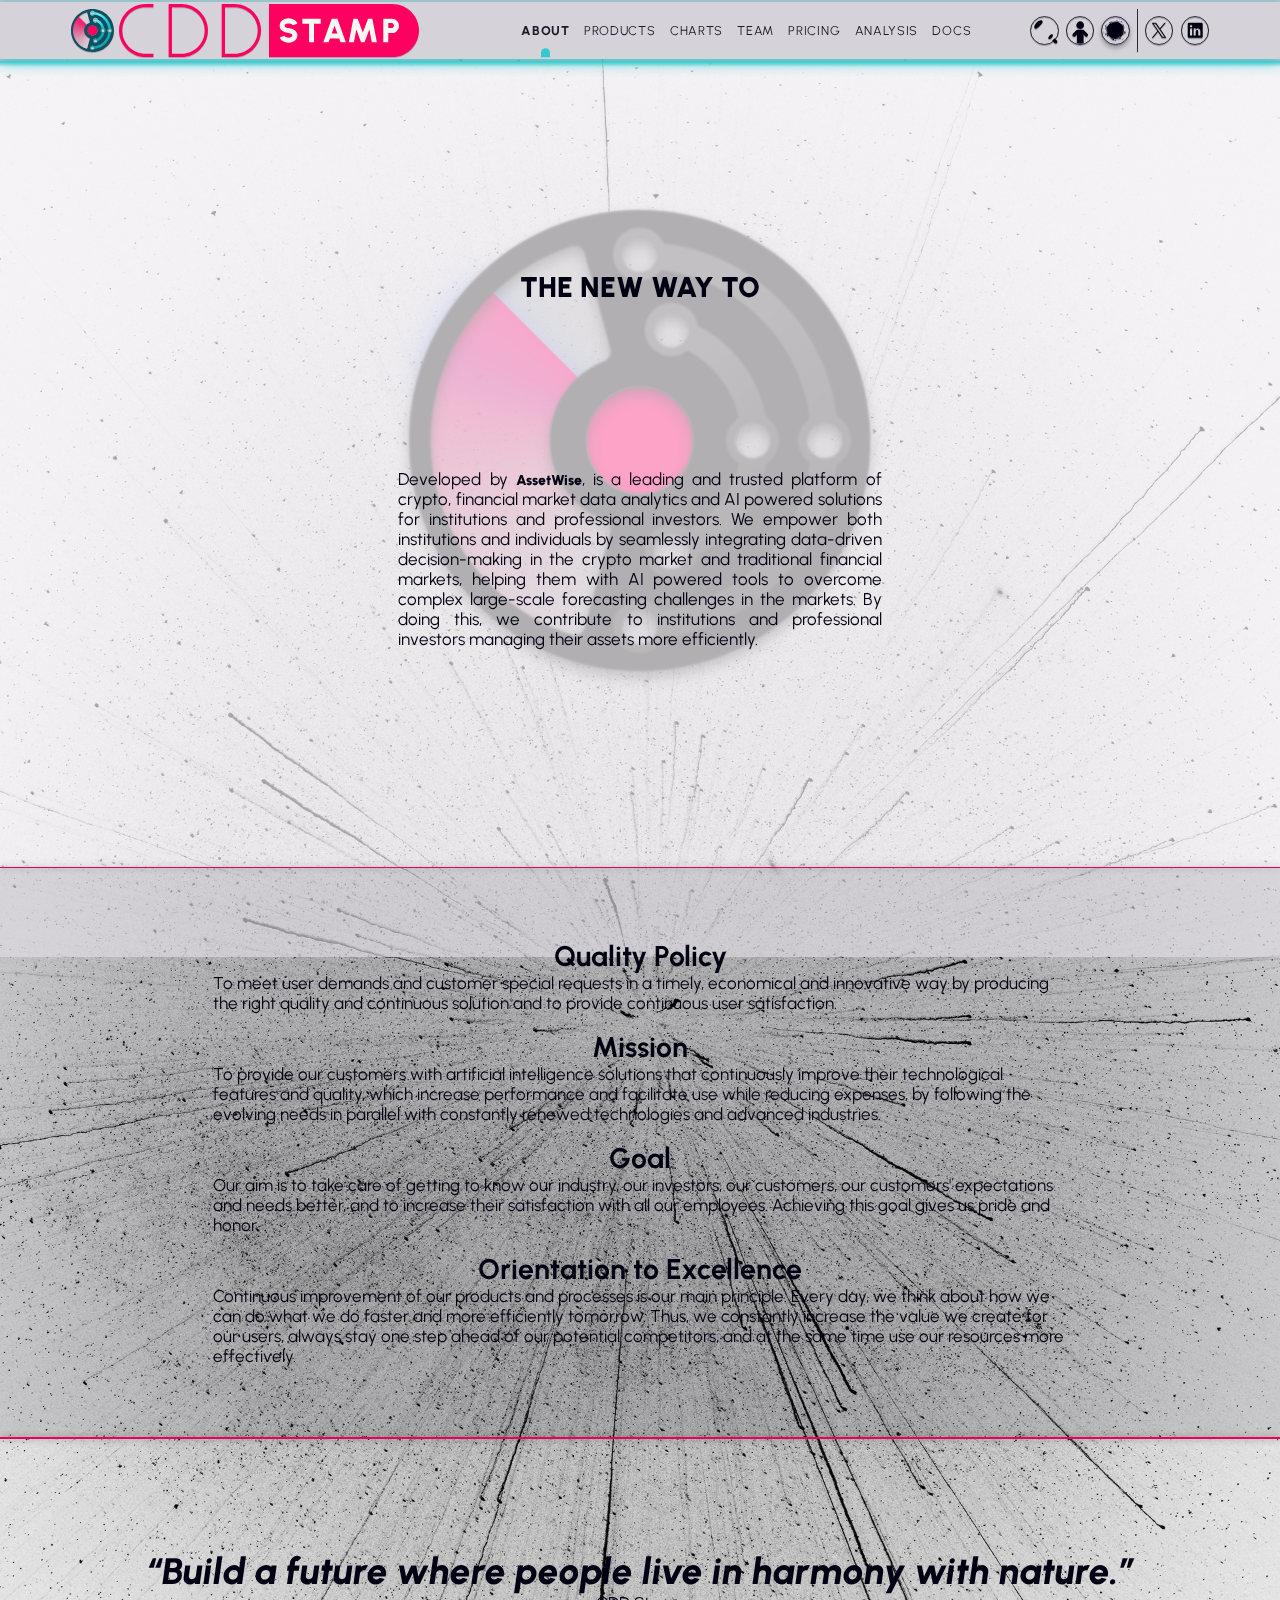
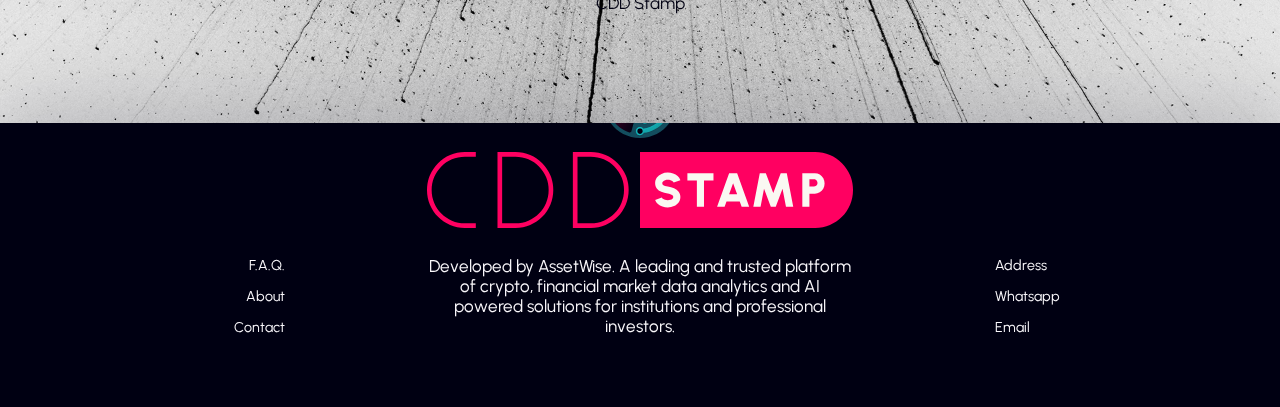
==== commit 84f86a17: "Mobile Menu Fist Completion" ====
--- a/about.html
+++ b/about.html
@@ -15,9 +15,12 @@
     <link rel="stylesheet" href="./cdd-css/cdd-general.css" />
     <link rel="stylesheet" href="./cdd-css/cdd-mats.css" />
     <link rel="stylesheet" href="./cdd-css/cdd-animations.css" />
+    <link rel="stylesheet" href="./cdd-css/cdd-burger.css" />
 
+    <!-- ali - script links -->
     <script defer src="./cdd-js/cdd-style-general.js"></script>
     <script defer src="./cdd-js/cdd-style-mats.js"></script>
+    <script defer src="./cdd-js/cdd-nav.js"></script>
 
     <!-- COMPONENT SCRIPTS  -->
     <script
--- a/cdd-css/cdd-general.css
+++ b/cdd-css/cdd-general.css
@@ -30,10 +30,6 @@
 
   --green: 0, 210, 84;
 
-  --dark: rgba(0, 0, 0, 0.06);
-  --darker: rgba(0, 0, 0, 0.11);
-  --darkest: rgba(0, 0, 0, 0.88);
-
   /* bw colors */
   --col-black: 0, 0, 0;
   --col-white: 255, 255, 255;
@@ -46,7 +42,6 @@
   --cdd-col-white: 250, 248, 252;
 
   /* accent colours */
-  /* --cdd-col-acc-m: var(--cdd-col-red); */
   --cdd-col-link: var(--cdd-col-ink);
   --cdd-col-link-ho: var(--cdd-col-acc-m);
 
@@ -60,7 +55,7 @@
 
   /* sizings */
   --pad-bar: 0.8rem 5rem 0.5rem 5rem;
-  --pad-desktop: 2rem 5rem;
+  --pad-desktop: 5rem 5rem;
 
   /* transitions */
   --trans-btn: ease-in 200ms;
@@ -81,7 +76,8 @@
   /* effects */
   --sha-icon: 0 0.1rem 0.05rem rgba(var(--cdd-col-text), 0.2);
   --sha-button: 0 0.2rem 0.4rem rgba(var(--cdd-col-text), 0.22);
-  --sha-box: 0 1rem 0.8rem 0rem rgba(var(--cdd-col-text), 0.22);
+  --sha-button-hov: 0 0rem 1.2rem rgba(var(--cdd-col-back), 0.88);
+  --sha-box: 0 0.5rem 1rem 0rem rgba(var(--cdd-col-text), 0.33);
   --sha-container: 0 0rem 6rem 1rem rgba(var(--cdd-col-text), 0.22);
 
   color: rgba(var(--cdd-col-text), 1);
@@ -95,10 +91,19 @@
   display: none;
 }
 
+html {
+  width: 100%;
+  overflow-x: hidden;
+}
+
 /* root mobile  */
 @media (orientation: portrait) {
   * {
-    font-size: 2vw;
+    font-size: 4vw;
+
+    /* sizings */
+    --pad-bar: 0.8rem 1rem 0.5rem 1rem;
+    --pad-desktop: 1rem 1rem;
   }
 }
 
@@ -132,6 +137,16 @@
   position: relative;
 }
 
+@media (orientation: portrait) {
+  /* check later */
+  body {
+    overflow: hidden;
+    max-width: 100vw;
+    overflow-x: hidden;
+    position: relative;
+  }
+}
+
 .main {
   width: 100%;
   height: 100%;
@@ -170,6 +185,8 @@
   width: auto;
   height: fit-content;
   overflow: hidden;
+  margin: 0;
+  padding: 0;
 }
 
 a {
@@ -188,6 +205,17 @@
   border-radius: 1rem;
   background: rgba(var(--cdd-col-acc-m), 0.44);
   box-shadow: var(--sha-button);
+  width: fit-content;
+  transition: background-color 600ms ease, box-shadow 600ms ease,
+    border 600ms ease;
+  box-sizing: border-box;
+  border: 0.1rem solid rgba(var(--cdd-col-back), 0);
+}
+
+button:hover {
+  background-color: rgba(var(--cdd-col-acc-m), 0.88);
+  box-shadow: var(--sha-button-hov);
+  border: 0.1rem solid rgba(var(--cdd-col-back), 1);
 }
 
 button a {
@@ -320,6 +348,25 @@
   ); */
 }
 
+@media (orientation: portrait) {
+  header {
+    position: fixed;
+    height: 0;
+    grid-template-columns: unset;
+    top: 0rem;
+    align-content: start;
+    align-items: start;
+    padding: 0;
+    background: transparent;
+    backdrop-filter: blur(0px);
+  }
+
+  header:before,
+  header:after {
+    display: none;
+  }
+}
+
 .cdd-logo,
 .cdd-nav-social,
 .cdd-nav-2nd {
@@ -336,6 +383,15 @@
   height: 3rem;
 }
 
+@media (orientation: portrait) {
+  .cdd-logo {
+    margin: 1.2rem;
+    z-index: 12;
+    justify-content: start;
+    width: fit-content;
+  }
+}
+
 .radar-rotate,
 .logo-day,
 .logo-nite {
@@ -349,6 +405,14 @@
   gap: 0.4rem;
 
   position: relative;
+}
+
+@media (orientation: portrait) {
+  .radar-rotate,
+  .logo-day,
+  .logo-nite {
+    grid-auto-flow: unset;
+  }
 }
 
 header .cdd-logo-case,
@@ -377,6 +441,29 @@
 
 .nitetime .logo-nite {
   opacity: 1;
+}
+
+.cdd-logotype {
+  height: 1.4rem;
+}
+
+@media (orientation: portrait) {
+  .cdd-logotype {
+    height: auto;
+  }
+
+  .radar-rotate {
+    position: absolute;
+  }
+
+  .logo-day {
+    left: unset;
+  }
+
+  .logo-nite {
+    position: relative;
+    left: -3rem;
+  }
 }
 
 /* .cdd-logo {
@@ -401,6 +488,7 @@
 }
 
 .cdd-nav-main li a {
+  position: relative;
   display: grid;
   text-transform: uppercase;
   text-align: center;
@@ -433,6 +521,19 @@
   translate: 0 1.57rem;
 }
 
+@media (orientation: portrait) {
+  .cdd-nav-main li a {
+    font-size: 1.4rem;
+  }
+
+  .active:after {
+    border-radius: 50%;
+    position: absolute;
+    right: -1rem;
+    top: -1rem;
+  }
+}
+
 /* END - MAIN NAV */
 
 .cdd-nav-social,
@@ -451,9 +552,6 @@
 
 .cdd-nav-2nd {
   border-right: var(-red);
-}
-.cdd-logotype {
-  height: 1.4rem;
 }
 
 nav {
@@ -463,6 +561,68 @@
   text-align: center;
   color: rgba(var(--cdd-col-back), 1);
   align-items: center;
+  transition: translate 144ms linear;
+}
+
+@media (orientation: portrait) {
+  .cdd-nav-main {
+    translate: -110% 0;
+    padding: 7rem 1.2rem 2rem 1.2rem;
+    display: grid;
+    width: 100%;
+    gap: 2rem;
+    background: rgba(var(--cdd-col-back), 0.88);
+    z-index: 10;
+    height: 80%;
+    justify-content: start;
+    justify-items: start;
+    text-align: left;
+    border-radius: 0 4rem 4rem 0;
+    width: 80%;
+    left: 0;
+  }
+
+  .cdd-nav-main,
+  .cdd-nav-2nd,
+  .cdd-nav-social {
+    position: fixed;
+    height: fit-content;
+
+    background: rgba(var(--cdd-col-back), 0.88);
+    box-shadow: 0 0 1rem 0.1rem rgba(var(--cdd-col-text), 0.33);
+    border: 0.07rem solid rgba(var(--cdd-col-text), 0.6);
+  }
+
+  .cdd-nav-main,
+  .cdd-nav-social {
+    border-left: unset;
+  }
+  .cdd-nav-2nd,
+  .cdd-nav-social {
+    padding: 1rem;
+    bottom: 0;
+  }
+  .cdd-nav-2nd {
+    translate: 110% 0;
+
+    display: flex;
+    flex-direction: row-reverse;
+    right: 0;
+    top: 34.5rem;
+    width: 90%;
+    justify-content: center;
+    gap: 3rem;
+    border-radius: 2rem 0 0 2rem;
+    border-right: unset;
+  }
+
+  .cdd-nav-social {
+    translate: -110% 0;
+
+    left: 0;
+    top: 40rem;
+    border-radius: 0 2rem 2rem 0;
+  }
 }
 
 /* GRAPH PAGE */
@@ -726,6 +886,28 @@
   padding: 2rem 2rem 2rem 5rem;
 }
 
+/* Home - Metrics */
+
+.data-metrics {
+  position: relative;
+  box-shadow: inset 0 0 10rem rgba(var(--cdd-col-back), 1);
+}
+.aniback {
+  position: absolute;
+  width: 100%;
+  height: 100%;
+  overflow: hidden;
+}
+
+.aniback img {
+  animation: 166s anibackimg 0s linear infinite;
+  transform-origin: center;
+  scale: 3;
+  z-index: -2;
+  position: relative;
+  /* opacity: 0.22; */
+}
+
 /* Home - Road Map */
 body .cdd-roadmap {
   position: relative;
@@ -832,10 +1014,51 @@
   font-weight: 100;
 }
 
+/* Home - Payment Info */
+.cdd-info-quote {
+  grid-template-columns: 1fr 1fr;
+  gap: 1rem;
+  place-content: center;
+  place-items: center;
+}
+
+.cdd-info-quote div:nth-child(1) {
+  display: grid;
+  justify-content: end;
+  justify-items: end;
+  align-items: center;
+  justify-self: end;
+  padding: 1rem;
+  background: rgba(var(--cdd-col-acc-m));
+  width: 24rem;
+  border-radius: 12rem 0 0 12rem;
+  height: 20rem;
+}
+
+.cdd-info-quote div:nth-child(1) > p {
+  font-size: 2rem;
+  font-weight: 900;
+  text-align: right;
+  width: 15rem;
+}
+
+.cdd-info-quote div:nth-child(2) {
+  display: grid;
+  gap: 1rem;
+  justify-content: start;
+  justify-items: start;
+  justify-self: start;
+  width: 20rem;
+}
+
+.cdd-info-quote div:nth-child(2) h3 {
+  padding: 0;
+}
+
 /* PAGES - ABOUT */
 
 .cdd-logo-bigback {
-  z-index: -2;
+  z-index: -3;
   display: inline-flex;
   position: fixed;
   left: 32vw;
@@ -877,7 +1100,7 @@
 }
 
 .about-content p {
-  width: 20rem;
+  width: 34rem;
   justify-self: center;
   text-align: justify;
 }
@@ -917,3 +1140,19 @@
 
   height: fit-content;
 }
+
+.product-gallery {
+  display: grid;
+  grid-template-columns: 1fr 1fr;
+  gap: 2rem;
+}
+
+.product-headings {
+  display: flex;
+  align-items: end;
+}
+
+.product-headings * {
+  margin: 0;
+  padding: 0;
+}
--- a/cdd-css/cdd-mats.css
+++ b/cdd-css/cdd-mats.css
@@ -364,7 +364,7 @@
   width: 100vw;
   background: rgba(var(--cdd-col-back), 0.66);
   position: fixed;
-  z-index: -1;
+  z-index: -2;
   /* backdrop-filter: blur(2px); */
 }
 
--- a/cdd-css/cdd-animations.css
+++ b/cdd-css/cdd-animations.css
@@ -43,3 +43,25 @@
 
 @keyframes fading-gradient {
 }
+
+/* ANIMATED BACKGROUND IMAGE */
+@keyframes anibackimg {
+  0% {
+    rotate: 0deg;
+    translate: -25% -25%;
+    scale: 300%;
+    opacity: 0.16;
+  }
+
+  50% {
+    translate: 25% 25%;
+    scale: 400%;
+    opacity: 0.04;
+  }
+  100% {
+    rotate: 360deg;
+    translate: -25% -25%;
+    scale: 300%;
+    opacity: 0.16;
+  }
+}
--- a/cdd-css/cdd-burger.css
+++ b/cdd-css/cdd-burger.css
@@ -0,0 +1,73 @@
+/* BURGER - CDD Mobile Menu Stylings and Anims*/
+.burger {
+  display: none;
+}
+
+@media (orientation: portrait) {
+  .burger {
+    transform-origin: center;
+    display: grid;
+    place-content: center;
+    place-items: center;
+    gap: 0.4rem;
+    position: fixed;
+    top: 1.2rem;
+    right: 0;
+    width: 4rem;
+    height: 3.2rem;
+    background-color: rgba(var(--cdd-col-text), 0.22);
+    z-index: 200;
+    min-width: unset;
+    min-height: unset;
+    padding: 0;
+    border-radius: 2rem 0 0 2rem;
+    border: 0.1rem solid rgba(var(--cdd-col-text), 1);
+    border-right: transparent;
+  }
+
+  .burger div {
+    transform-origin: center;
+    height: 0.2rem;
+    width: 1.8rem;
+    background-color: rgba(var(--cdd-col-text), 1);
+    border-radius: 1rem;
+    rotate: 0;
+    translate: 0rem 0rem;
+    transition: rotate 576ms linear, translate 144ms linear;
+    pointer-events: none;
+  }
+
+  .burger .crunch-top {
+    rotate: 405deg;
+    translate: 0 0.3rem;
+  }
+
+  .burger .crunch-bottom {
+    rotate: -405deg;
+    translate: 0 -0.3rem;
+  }
+
+  /* Animate Mobile Menus */
+
+  .nav-main-in,
+  .nav-2nd-in,
+  .nav-social-in {
+    translate: 0% 0%;
+  }
+
+  .nav-main-in {
+    transition-delay: 0ms;
+  }
+  .nav-2nd-in {
+    transition-delay: 200ms;
+  }
+  .nav-social-in {
+    transition-delay: 400ms;
+  }
+
+  .header-full {
+    height: 100%;
+    background-color: rgba(var(--cdd-col-text), 0.55);
+    backdrop-filter: blur(3px);
+  }
+}
